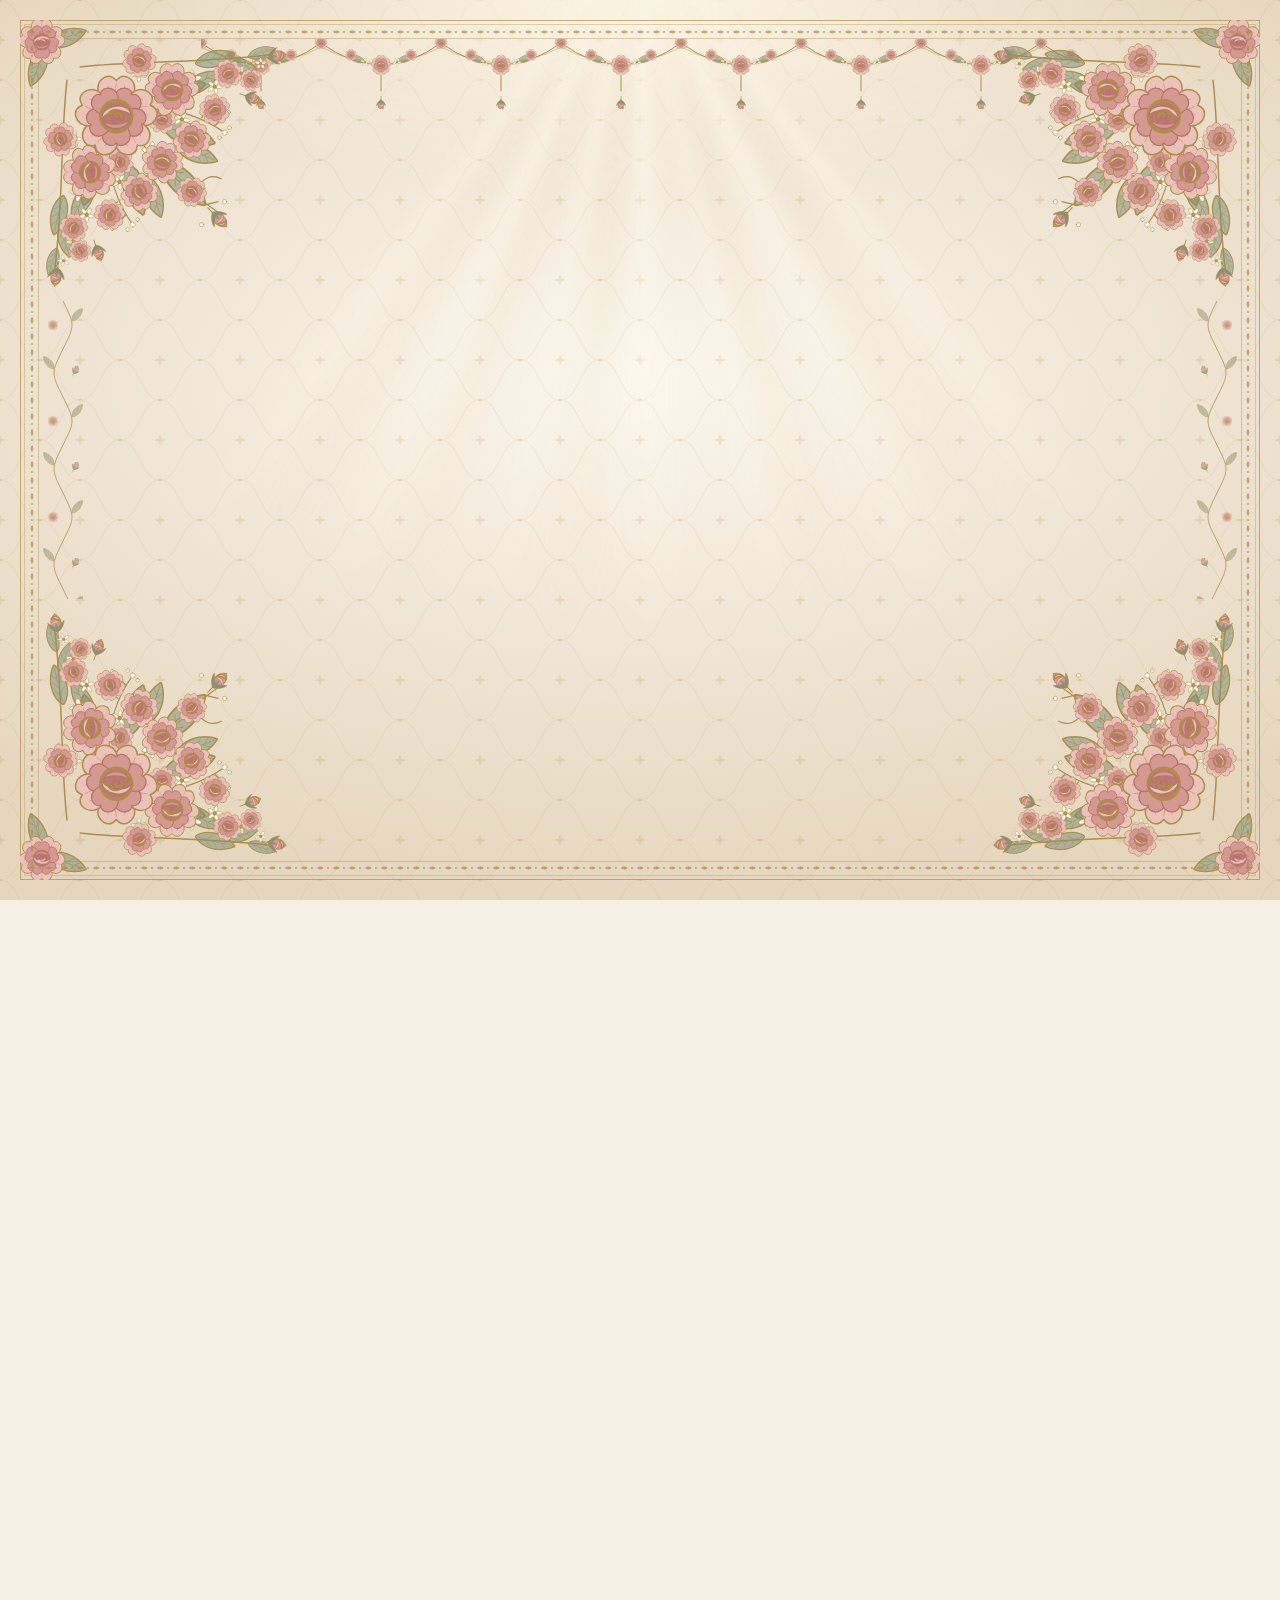
==== index.html @ eeebee21 "Redesign Walima invitation and prepare for GitHub Pages Beige and sage theme with rose bouquet corne" ====
<!DOCTYPE html>
<html lang="en">
<head>
<meta charset="UTF-8">
<meta name="viewport" content="width=device-width, initial-scale=1.0, viewport-fit=cover">
<meta name="theme-color" content="#f6efe3">
<title>Taha &amp; Noor — Walima | 29th November 2026</title>
<meta name="description" content="Join us in celebrating the Walima of Syed Muhammad Taha Jilani &amp; Syeda Noor Fatima Gillani — Sunday, 29th November 2026, Shershah Palace, Lahore.">

<!-- Open Graph -->
<meta property="og:type" content="website">
<meta property="og:title" content="Taha &amp; Noor — Walima Invitation">
<meta property="og:description" content="Sunday, 29th November 2026 · Shershah Palace, Lahore. Arrival 2:00 PM · Lunch 3:00 PM.">
<meta property="og:image" content="assets/img/og-image.png">
<meta property="og:image:width" content="1200">
<meta property="og:image:height" content="630">
<meta property="og:url" content="https://tahajilani.github.io/myvalimacard/">

<!-- Twitter -->
<meta name="twitter:card" content="summary_large_image">
<meta name="twitter:title" content="Taha &amp; Noor — Walima Invitation">
<meta name="twitter:description" content="Sunday, 29th November 2026 · Shershah Palace, Lahore.">
<meta name="twitter:image" content="assets/img/og-image.png">

<link rel="icon" type="image/png" href="assets/img/favicon.png">
<link rel="apple-touch-icon" href="assets/img/apple-touch-icon.png">

<link rel="preconnect" href="https://fonts.googleapis.com">
<link rel="preconnect" href="https://fonts.gstatic.com" crossorigin>
<link href="https://fonts.googleapis.com/css2?family=Amiri:wght@400;700&family=Great+Vibes&family=Playfair+Display:ital,wght@0,400;0,500;0,600;0,700;1,500&family=Cormorant+Garamond:ital,wght@0,400;0,500;0,600;1,400&display=swap" rel="stylesheet">

<link rel="stylesheet" href="assets/css/style.css">

<!-- Enable the card-opening intro only when JS runs and motion is welcome -->
<script>
  (function (d) {
    var reduce = window.matchMedia && window.matchMedia('(prefers-reduced-motion: reduce)').matches;
    d.classList.add('js');
    if (!reduce) d.classList.add('intro-on');
  })(document.documentElement);
</script>
</head>
<body>

<!-- Shared floral ornaments -->
<svg class="svg-defs" aria-hidden="true" focusable="false">
  <!-- open garden rose, top view: three rings of layered petals around a cupped, spiralled heart -->
  <symbol id="rose" viewBox="-12.5 -12.5 25 25">
    <defs>
      <path id="rose-petal-outer" d="M0,-1 C-5,-3.5 -7.2,-9 -3.8,-11.4 C-2.2,-12.4 -0.8,-11.6 0,-10.6 C0.8,-11.6 2.2,-12.4 3.8,-11.4 C7.2,-9 5,-3.5 0,-1Z"/>
      <path id="rose-petal-mid" d="M0,-0.5 C-4,-2.4 -5.4,-6.6 -2.8,-8.3 C-1.4,-9.1 -0.4,-8.5 0,-7.9 C0.4,-8.5 1.4,-9.1 2.8,-8.3 C5.4,-6.6 4,-2.4 0,-0.5Z"/>
      <path id="rose-vein" d="M0,-2.8 C-0.6,-5.4 -0.4,-8 0,-9.6 M-1.6,-4.2 C-2.6,-6.2 -2.8,-7.8 -2.4,-9 M1.6,-4.2 C2.6,-6.2 2.8,-7.8 2.4,-9"/>
    </defs>
    <!-- outer ring -->
    <g style="fill:var(--rose-300)" stroke="currentColor" stroke-width=".45" stroke-linejoin="round">
      <use href="#rose-petal-outer"/>
      <use href="#rose-petal-outer" transform="rotate(72)"/>
      <use href="#rose-petal-outer" transform="rotate(144)"/>
      <use href="#rose-petal-outer" transform="rotate(216)"/>
      <use href="#rose-petal-outer" transform="rotate(288)"/>
    </g>
    <g fill="none" style="stroke:var(--rose-500)" stroke-width=".3" stroke-opacity=".45" stroke-linecap="round">
      <use href="#rose-vein"/>
      <use href="#rose-vein" transform="rotate(72)"/>
      <use href="#rose-vein" transform="rotate(144)"/>
      <use href="#rose-vein" transform="rotate(216)"/>
      <use href="#rose-vein" transform="rotate(288)"/>
    </g>
    <!-- middle ring, offset between the outer petals -->
    <g style="fill:var(--rose-400); stroke:var(--rose-500)" stroke-width=".4" stroke-linejoin="round">
      <use href="#rose-petal-mid" transform="rotate(36)"/>
      <use href="#rose-petal-mid" transform="rotate(108)"/>
      <use href="#rose-petal-mid" transform="rotate(180)"/>
      <use href="#rose-petal-mid" transform="rotate(252)"/>
      <use href="#rose-petal-mid" transform="rotate(324)"/>
    </g>
    <!-- cupped heart with wrapping petals and spiral -->
    <circle r="4.6" style="fill:var(--rose-500); fill-opacity:.85"/>
    <path d="M-4.4,0.8 C-4.2,-3.6 3.8,-4.6 4.5,-0.2 C2.6,-2.2 -1.8,-2.2 -4.4,0.8Z" style="fill:var(--rose-300); stroke:var(--rose-500)" stroke-width=".35"/>
    <path d="M-3.9,1.4 C-2.4,4.4 2.6,4.4 4,1 C2.2,2.6 -1.8,2.8 -3.9,1.4Z" style="fill:var(--rose-400); stroke:var(--rose-500)" stroke-width=".35"/>
    <path d="M-2.2,-0.6 C-1.6,-2.2 1.8,-2.2 2.2,0.2 C1.2,-0.8 -1,-1 -2.2,-0.6Z" style="fill:var(--rose-300)"/>
    <path d="M0.3,-0.3 C1.3,-0.1 1.1,1.1 0,1.1 C-1.3,1.1 -1.5,-0.7 -0.2,-1.4 C1.5,-2.1 2.8,-0.5 2.1,1.1" fill="none" style="stroke:var(--rose-500)" stroke-width=".45" stroke-linecap="round"/>
  </symbol>

  <!-- veined leaf pointing right -->
  <symbol id="leaf" viewBox="0 -6 22 12">
    <path d="M0,0 C5,-5.5 15,-5.5 22,0 C15,5.5 5,5.5 0,0Z" style="fill:var(--leaf); fill-opacity:.55" stroke="currentColor" stroke-width=".7"/>
    <path d="M1,0 C8,-0.4 14,-0.3 20,0 M5,-0.2 L8,-2.6 M9.5,-0.3 L12.6,-3 M14,-0.2 L16.8,-2.4 M6.5,0.1 L9.2,2.6 M11,0.2 L14,2.8 M15.4,0.1 L17.8,2" fill="none" stroke="currentColor" stroke-width=".4" stroke-opacity=".75" stroke-linecap="round"/>
  </symbol>

  <!-- rosebud pointing up: wrapped petals cupped by green sepals -->
  <symbol id="bud" viewBox="-6.5 -12 13 19">
    <path d="M0,-11.2 C4.6,-8.4 5.2,-2.4 0,1.6 C-5.2,-2.4 -4.6,-8.4 0,-11.2Z" style="fill:var(--rose-400); stroke:var(--rose-500)" stroke-width=".45"/>
    <path d="M-2.6,-8.4 C-0.2,-10.6 3.2,-9.2 3.4,-5 C2.2,-7.2 -0.4,-8 -2.6,-8.4Z" style="fill:var(--rose-300)"/>
    <path d="M-4.2,-3.4 C-3.2,-6.4 1.2,-7.2 4,-4.2 C1.2,-5.2 -2,-4.8 -4.2,-3.4Z" style="fill:var(--rose-300); stroke:var(--rose-500)" stroke-width=".35"/>
    <g style="fill:var(--leaf)" stroke="currentColor" stroke-width=".45" stroke-linejoin="round">
      <path d="M0,2.2 C-3.2,0.6 -5.4,-2.4 -6,-5.6 C-3.6,-3.6 -1.8,-1.6 0,-0.6Z"/>
      <path d="M0,2.2 C3.2,0.6 5.4,-2.4 6,-5.6 C3.6,-3.6 1.8,-1.6 0,-0.6Z"/>
      <path d="M0,2.4 C-1.2,0.4 -1,-2.6 0,-4.2 C1,-2.6 1.2,0.4 0,2.4Z" fill-opacity=".8"/>
    </g>
    <path d="M0,2.4 L0,7" fill="none" stroke="currentColor" stroke-width=".7" stroke-linecap="round"/>
  </symbol>

  <!-- Mughal lotus bouquet (gul-dasta) -->
  <symbol id="gul" viewBox="-60 -60 120 120">
    <g fill="none" stroke="currentColor" stroke-width="1.1" stroke-linecap="round" stroke-linejoin="round">
      <path d="M0,-8 C0,10 0,30 0,54"/>
      <g id="gul-half">
        <path d="M0,22 C10,10 26,6 40,6 C32,18 16,26 0,22Z" style="fill:var(--leaf); fill-opacity:.4"/>
        <path d="M3,21 C14,14 26,10 37,7"/>
        <path d="M0,8 C14,4 26,-4 34,-18"/>
        <path d="M34,-18 C30,-24 31,-32 36,-37 C41,-32 41,-24 34,-18Z" style="fill:var(--rose-400); fill-opacity:.6"/>
        <path d="M20,2 C24,-6 30,-8 35,-6 C30,0 25,2 20,2Z" style="fill:var(--leaf); fill-opacity:.4"/>
        <path d="M0,36 C12,36 24,40 30,47"/>
        <circle cx="30" cy="44" r="2.6"/><circle cx="34" cy="47" r="2.6"/><circle cx="32.6" cy="51.5" r="2.6"/><circle cx="27.4" cy="51.5" r="2.6"/><circle cx="26" cy="47" r="2.6"/>
        <circle cx="30" cy="48.2" r="1.2" style="fill:currentColor"/>
        <path d="M0,-10 C10,-12 26,-22 30,-32 C18,-32 6,-24 0,-10Z" style="fill:var(--rose-400); fill-opacity:.45"/>
        <path d="M0,-10 C8,-16 18,-34 14,-46 C6,-40 2,-26 0,-10Z" style="fill:var(--rose-300); fill-opacity:.45"/>
      </g>
      <use href="#gul-half" transform="scale(-1,1)"/>
      <path d="M0,-10 C7,-20 7,-38 0,-52 C-7,-38 -7,-20 0,-10Z" style="fill:var(--rose-300); fill-opacity:.55"/>
      <path d="M-12,-8 C-6,-2 6,-2 12,-8 C6,-6 -6,-6 -12,-8Z" style="fill:currentColor; fill-opacity:.5"/>
      <circle cx="0" cy="-56" r="1.6" style="fill:currentColor"/>
    </g>
  </symbol>


  <!-- floral spray growing diagonally out of a corner -->
  <symbol id="spray" viewBox="0 0 140 140">
    <g fill="none" stroke="currentColor" stroke-width="1" stroke-linecap="round">
      <path d="M4,4 C28,22 46,42 66,66"/>
      <g id="spray-half">
        <path d="M24,18 C46,12 70,16 96,14"/>
        <path d="M46,42 C66,38 84,42 104,52"/>
        <path d="M70,15 C80,6 92,4 104,6"/>
        <use href="#leaf" x="0" y="-6" width="22" height="12" transform="translate(36,15) rotate(-12)"/>
        <use href="#leaf" x="0" y="-6" width="22" height="12" transform="translate(58,15) rotate(10) scale(.9)"/>
        <use href="#leaf" x="0" y="-6" width="22" height="12" transform="translate(60,40) rotate(-14)"/>
        <use href="#leaf" x="0" y="-6" width="22" height="12" transform="translate(80,44) rotate(18) scale(.85)"/>
        <use href="#rose" x="-12" y="-12" width="24" height="24" transform="translate(100,15) scale(.95)"/>
        <use href="#rose" x="-12" y="-12" width="24" height="24" transform="translate(108,54) scale(.7)"/>
        <use href="#bud" x="-6" y="-12" width="12" height="18" transform="translate(108,6) rotate(70) scale(.85)"/>
        <circle cx="124" cy="22" r="1.4" style="fill:currentColor"/><circle cx="120" cy="30" r="1" style="fill:currentColor"/>
      </g>
      <use href="#spray-half" transform="matrix(0 1 1 0 0 0)"/>
      <use href="#rose" x="-12" y="-12" width="24" height="24" transform="translate(74,74) scale(1.45)"/>
      <use href="#bud" x="-6" y="-12" width="12" height="18" transform="translate(98,98) rotate(135) scale(.9)"/>
    </g>
  </symbol>

  <!-- white jasmine (motia) blossom -->
  <symbol id="jasmine" viewBox="-6 -6 12 12">
    <defs>
      <path id="jasmine-petal" d="M0,-0.4 C-1.7,-1.6 -1.6,-4.6 0,-5.7 C1.6,-4.6 1.7,-1.6 0,-0.4Z"/>
    </defs>
    <g style="fill:#fffaf0" stroke="currentColor" stroke-width=".35" stroke-linejoin="round">
      <use href="#jasmine-petal"/>
      <use href="#jasmine-petal" transform="rotate(72)"/>
      <use href="#jasmine-petal" transform="rotate(144)"/>
      <use href="#jasmine-petal" transform="rotate(216)"/>
      <use href="#jasmine-petal" transform="rotate(288)"/>
    </g>
    <circle r="1" style="fill:var(--gold-400)"/>
  </symbol>

  <!-- lush bouquet cluster growing out of a corner: fanned leaves, filler sprigs, jasmine, massed roses, buds -->
  <symbol id="cluster" viewBox="0 0 170 170">
    <g fill="none" stroke="currentColor" stroke-width="1" stroke-linecap="round">
      <!-- diagonal back leaves and filler -->
      <use href="#leaf" x="0" y="-6" width="22" height="12" transform="translate(80,80) rotate(45) scale(1.7)"/>
      <use href="#leaf" x="0" y="-6" width="22" height="12" transform="translate(70,88) rotate(70) scale(1.25)"/>
      <use href="#leaf" x="0" y="-6" width="22" height="12" transform="translate(88,70) rotate(20) scale(1.25)"/>
      <path d="M62,62 C80,84 96,98 116,112 M98,100 L106,96 M106,106 L114,104 M104,92 C108,88 112,88 116,90" stroke-width=".7"/>
      <g id="cluster-half">
        <!-- trailing sprig along the edge -->
        <path d="M30,22 C64,18 104,20 150,14" stroke-width=".9"/>
        <use href="#leaf" x="0" y="-6" width="22" height="12" transform="translate(100,20) rotate(-14) scale(1.15)"/>
        <use href="#leaf" x="0" y="-6" width="22" height="12" transform="translate(118,18) rotate(16) scale(.95)"/>
        <use href="#leaf" x="0" y="-6" width="22" height="12" transform="translate(132,16) rotate(-18) scale(.8)"/>
        <!-- fanned leaves behind the roses -->
        <use href="#leaf" x="0" y="-6" width="22" height="12" transform="translate(70,40) rotate(-12) scale(1.7)"/>
        <use href="#leaf" x="0" y="-6" width="22" height="12" transform="translate(80,58) rotate(18) scale(1.55)"/>
        <use href="#leaf" x="0" y="-6" width="22" height="12" transform="translate(92,38) rotate(-30) scale(1.2)"/>
        <!-- baby's-breath filler sprig -->
        <path d="M70,46 C90,48 104,52 118,62 M104,53 L108,46 M112,58 L118,52" stroke-width=".7"/>
        <g style="fill:#fffaf0" stroke-width=".35">
          <circle cx="118" cy="62" r="1.6"/><circle cx="121" cy="59" r="1.2"/><circle cx="115" cy="65" r="1.1"/>
          <circle cx="108" cy="46" r="1.4"/><circle cx="110.5" cy="43.5" r="1"/><circle cx="105.5" cy="44" r="1"/>
          <circle cx="118" cy="52" r="1.3"/><circle cx="120.5" cy="49.5" r="1"/>
        </g>
        <!-- jasmine scattered through the cluster -->
        <use href="#jasmine" x="-6" y="-6" width="12" height="12" transform="translate(98,30) scale(1.15)"/>
        <use href="#jasmine" x="-6" y="-6" width="12" height="12" transform="translate(112,34) rotate(20) scale(.85)"/>
        <use href="#jasmine" x="-6" y="-6" width="12" height="12" transform="translate(66,26) rotate(40) scale(.9)"/>
        <use href="#jasmine" x="-6" y="-6" width="12" height="12" transform="translate(128,26) rotate(10) scale(.8)"/>
        <use href="#jasmine" x="-6" y="-6" width="12" height="12" transform="translate(92,54) rotate(25) scale(.9)"/>
        <use href="#jasmine" x="-6" y="-6" width="12" height="12" transform="translate(140,20) scale(.65)"/>
        <!-- roses: a second, smaller row tucked behind the main blooms -->
        <use href="#rose" x="-12.5" y="-12.5" width="25" height="25" transform="translate(66,18) rotate(25) scale(.85)"/>
        <use href="#rose" x="-12.5" y="-12.5" width="25" height="25" transform="translate(112,48) rotate(-15) scale(.78)"/>
        <use href="#rose" x="-12.5" y="-12.5" width="25" height="25" transform="translate(134,30) rotate(40) scale(.55)"/>
        <use href="#rose" x="-12.5" y="-12.5" width="25" height="25" transform="translate(80,54) rotate(10) scale(.7)"/>
        <!-- main roses -->
        <use href="#rose" x="-12.5" y="-12.5" width="25" height="25" transform="translate(86,36) scale(1.35)"/>
        <use href="#rose" x="-12.5" y="-12.5" width="25" height="25" transform="translate(98,66) rotate(30) scale(.95)"/>
        <use href="#rose" x="-12.5" y="-12.5" width="25" height="25" transform="translate(120,26) rotate(-20) scale(.72)"/>
        <!-- buds at the tips -->
        <use href="#bud" x="-6.5" y="-12" width="13" height="19" transform="translate(146,16) rotate(80) scale(.85)"/>
        <use href="#bud" x="-6.5" y="-12" width="13" height="19" transform="translate(132,40) rotate(110) scale(.75)"/>
      </g>
      <use href="#cluster-half" transform="matrix(0 1 1 0 0 0)"/>
      <!-- heart of the bouquet -->
      <use href="#jasmine" x="-6" y="-6" width="12" height="12" transform="translate(74,74) scale(1.2)"/>
      <use href="#rose" x="-12.5" y="-12.5" width="25" height="25" transform="translate(98,98) rotate(40) scale(.75)"/>
      <use href="#rose" x="-12.5" y="-12.5" width="25" height="25" transform="translate(80,80) rotate(15) scale(1.05)"/>
      <use href="#rose" x="-12.5" y="-12.5" width="25" height="25" transform="translate(52,52) scale(2.05)"/>
      <use href="#bud" x="-6.5" y="-12" width="13" height="19" transform="translate(112,112) rotate(135) scale(.9)"/>
      <circle cx="118" cy="104" r="1.3" style="fill:#fffaf0" stroke-width=".35"/><circle cx="104" cy="118" r="1.3" style="fill:#fffaf0" stroke-width=".35"/>
    </g>
  </symbol>

  <!-- frame corner: bouquet cluster, with a rose where the borders meet -->
  <symbol id="corner" viewBox="0 0 160 160">
    <use href="#cluster" x="6" y="6" width="154" height="154"/>
    <use href="#leaf" x="0" y="-6" width="22" height="12" transform="translate(14,14) rotate(-20) scale(1.1)" style="color:var(--gold-500)"/>
    <use href="#leaf" x="0" y="-6" width="22" height="12" transform="translate(14,14) rotate(110) scale(1.1)" style="color:var(--gold-500)"/>
    <use href="#rose" x="-12.5" y="-12.5" width="25" height="25" transform="translate(12,12) scale(1.05)" style="color:var(--gold-500)"/>
  </symbol>

  <!-- one swag of the rose toran (garland) -->
  <pattern id="toran" width="120" height="70" patternUnits="userSpaceOnUse">
    <g fill="none" stroke-width="1" stroke-linecap="round" style="stroke:var(--gold-500); color:var(--gold-500)">
      <path d="M0,4 Q60,48 120,4"/>
      <path d="M0,8 Q60,40 120,8" stroke-opacity=".45"/>
      <use href="#leaf" x="0" y="-6" width="22" height="12" transform="translate(28,17) rotate(20) scale(.8)"/>
      <use href="#leaf" x="0" y="-6" width="22" height="12" transform="translate(92,17) rotate(160) scale(.8)"/>
      <use href="#jasmine" x="-6" y="-6" width="12" height="12" transform="translate(44,23) scale(.75)"/>
      <use href="#jasmine" x="-6" y="-6" width="12" height="12" transform="translate(76,23) rotate(30) scale(.75)"/>
      <use href="#rose" x="-12" y="-12" width="24" height="24" transform="translate(60,26) scale(.85)"/>
      <use href="#rose" x="-12" y="-12" width="24" height="24" transform="translate(30,16) scale(.5)"/>
      <use href="#rose" x="-12" y="-12" width="24" height="24" transform="translate(90,16) scale(.5)"/>
      <path d="M60,36 L60,52"/>
      <use href="#bud" x="-6" y="-12" width="12" height="18" transform="translate(60,62) rotate(180) scale(.85)"/>
      <use href="#rose" x="-12" y="-12" width="24" height="24" transform="translate(0,4) scale(.55)"/>
      <use href="#rose" x="-12" y="-12" width="24" height="24" transform="translate(120,4) scale(.55)"/>
    </g>
  </pattern>

  <!-- trailing side vine (vertical tile) -->
  <pattern id="vine" width="44" height="96" patternUnits="userSpaceOnUse">
    <g fill="none" stroke-width="1" stroke-linecap="round" style="stroke:var(--gold-500); color:var(--gold-500)">
      <path d="M22,0 C34,24 34,24 22,48 C10,72 10,72 22,96"/>
      <use href="#leaf" x="0" y="-6" width="22" height="12" transform="translate(31,20) rotate(-50) scale(.75)"/>
      <use href="#leaf" x="0" y="-6" width="22" height="12" transform="translate(13,68) rotate(230) scale(.75)"/>
      <use href="#rose" x="-12" y="-12" width="24" height="24" transform="translate(12,24) scale(.45)"/>
      <use href="#bud" x="-6" y="-12" width="12" height="18" transform="translate(33,72) rotate(30) scale(.7)"/>
    </g>
  </pattern>
</svg>

<!-- ============ INTRO: gatefold card that opens onto the invitation ============ -->
<div class="intro" id="intro">
  <div class="door door-left" aria-hidden="true"></div>
  <div class="door door-right" aria-hidden="true"></div>

  <div class="intro-card">
    <svg class="medallion" viewBox="0 0 260 260" aria-hidden="true">
      <defs>
        <linearGradient id="coupleGold" x1="0" y1="0" x2="0.4" y2="1">
          <stop offset="0" style="stop-color:#fff1cc"/>
          <stop offset="0.45" style="stop-color:var(--gold-400)"/>
          <stop offset="1" style="stop-color:var(--gold-500)"/>
        </linearGradient>
        <clipPath id="medallionClip"><circle cx="130" cy="130" r="113"/></clipPath>
      </defs>

      <!-- medallion rings -->
      <circle class="ring" cx="130" cy="130" r="122" pathLength="1"/>
      <circle class="ring ring-inner" cx="130" cy="130" r="116" pathLength="1"/>
      <circle cx="130" cy="130" r="113" style="fill:var(--sage-900); fill-opacity:.92"/>

      <!-- bride and groom -->
      <g class="couple" clip-path="url(#medallionClip)" transform="translate(23 30) scale(.8)">
        <!-- groom: tailored suit, shirt and tie, boutonniere -->
        <g class="groom">
          <circle class="draw" pathLength="1" cx="92" cy="52" r="11"/>
          <path class="draw" pathLength="1" d="M80.6,50 C79.6,40 86,35.5 93,36 C100,36.4 104.6,41 103.6,50 C102,45.6 98,43 92,43.4 C87,43.8 82.6,46 80.6,50Z"/>
          <path class="draw" pathLength="1" d="M88,61 L96,61 L96,66 L88,66Z"/>
          <path class="draw" pathLength="1" d="M74,130 L110,130 L108.5,236 L95.5,236 L92,152 L88.5,236 L75.5,236Z"/>
          <path class="draw" pathLength="1" d="M75,236 C70.5,242.5 88.6,243.6 89.4,238.4 L88.8,236Z M95.2,236 L94.6,238.4 C95.4,243.6 113.5,242.5 109,236Z"/>
          <path class="draw" pathLength="1" d="M84,64 L100,64 C107,65.5 111,70 111.6,78 L113,132 C106,134.6 99,135.4 92,135.4 C85,135.4 78,134.6 71,132 L72.4,78 C73,70 77,65.5 84,64Z"/>
          <path class="draw" pathLength="1" d="M72.6,78 C67.6,96 66.8,114 67.6,132 L73.6,132.6 C73.8,116 75,99 77.6,86Z"/>
          <path class="draw" pathLength="1" d="M108,74 C116,90 122,104 128,116 L134,118 C130,106 122,90 114,74Z"/>
          <path class="shirt" d="M86.6,64.4 L92,90 L97.4,64.4Z"/>
          <path class="tie" d="M90.8,66 L93.2,66 L94.2,70 L93.4,84 L92,87.6 L90.6,84 L89.8,70Z"/>
          <path class="detail" d="M86,64.4 L80.4,80 L86.4,82.4 L92,104 L97.6,82.4 L103.6,80 L98,64.4 M92,135 L92,150 M74.4,133 L74.6,180 M109.6,133 L109.4,180"/>
          <circle class="detail-dot" cx="92" cy="110" r="1.3"/>
          <circle class="detail-dot" cx="92" cy="120" r="1.3"/>
          <path class="pocket" d="M100.6,86.6 L106.4,86.6 L105.4,83 L103.6,85 L102.2,83.2Z"/>
          <use class="boutonniere" href="#rose" x="-12.5" y="-12.5" width="25" height="25" transform="translate(81 78) scale(.32)" style="color:var(--gold-500)"/>
        </g>
        <!-- bride: dupatta, choli, lehenga -->
        <g class="bride" transform="translate(6 0)">
          <path class="draw dupatta" pathLength="1" d="M136,56 C134,38 160,34 162,52 C168,70 176,110 186,150 C192,180 198,210 206,240 L186,240 C180,200 170,160 162,120Z"/>
          <circle class="draw" pathLength="1" cx="148" cy="58" r="10.5"/>
          <path class="draw" pathLength="1" d="M141,68 L155,68 C161,70 166,74 166,82 L166,110 L132,110 L132,82 C132,74 136,70 141,68Z"/>
          <path class="draw" pathLength="1" d="M134,84 C130,96 128,108 128,118 L134,119 C134,108 137,96 140,88Z"/>
          <path class="draw" pathLength="1" d="M132,108 C124,140 112,190 104,240 L196,240 C190,190 176,140 166,108Z"/>
          <path class="detail" d="M110,224 Q150,232 192,224 M114,214 Q150,221 189,214 M132,110 L166,110"/>
          <circle class="tikka" cx="143" cy="49" r="1.8"/>
        </g>
      </g>

      <!-- rose garland along the lower rim, lotus at the top -->
      <g class="medallion-flowers" style="color:var(--gold-400)">
        <use href="#gul" x="112" y="-14" width="36" height="36"/>
        <use href="#leaf" x="0" y="-6" width="22" height="12" transform="translate(94 238) rotate(200)"/>
        <use href="#leaf" x="0" y="-6" width="22" height="12" transform="translate(166 238) rotate(-20)"/>
        <use href="#leaf" x="0" y="-6" width="22" height="12" transform="translate(52 214) rotate(230)"/>
        <use href="#leaf" x="0" y="-6" width="22" height="12" transform="translate(208 214) rotate(-50)"/>
        <use href="#rose" x="-12" y="-12" width="24" height="24" transform="translate(130 250) scale(1.05)"/>
        <use href="#rose" x="-12" y="-12" width="24" height="24" transform="translate(98 245) scale(.75)"/>
        <use href="#rose" x="-12" y="-12" width="24" height="24" transform="translate(162 245) scale(.75)"/>
        <use href="#rose" x="-12" y="-12" width="24" height="24" transform="translate(70 230) scale(.6)"/>
        <use href="#rose" x="-12" y="-12" width="24" height="24" transform="translate(190 230) scale(.6)"/>
        <use href="#bud" x="-6" y="-12" width="12" height="18" transform="translate(40 206) rotate(-60) scale(.8)"/>
        <use href="#bud" x="-6" y="-12" width="12" height="18" transform="translate(220 206) rotate(60) scale(.8)"/>
      </g>
    </svg>

    <p class="intro-names">Taha <span>&amp;</span> Noor</p>
    <p class="intro-sub">Walima &middot; 29 &middot; 11 &middot; 2026</p>
    <button type="button" class="intro-open" id="introOpen">Open invitation</button>
  </div>
</div>

<main>

  <!-- ============ HERO ============ -->
  <section id="home" class="section hero">
    <div class="light-rays" aria-hidden="true"></div>

    <!-- gul-pashi: rose and gold petals drifting down -->
    <div class="petals" aria-hidden="true">
      <span style="left:4%;  animation-duration:13s, 5s; animation-delay:0s, 0s;"></span>
      <span style="left:11%; animation-duration:16s, 6s; animation-delay:6s, 1s;"></span>
      <span style="left:18%; animation-duration:12s, 4s; animation-delay:3s, 2s;"></span>
      <span style="left:26%; animation-duration:15s, 7s; animation-delay:9s, 0s;"></span>
      <span style="left:33%; animation-duration:14s, 5s; animation-delay:1s, 3s;"></span>
      <span style="left:41%; animation-duration:17s, 6s; animation-delay:7s, 1s;"></span>
      <span style="left:49%; animation-duration:13s, 4s; animation-delay:11s, 2s;"></span>
      <span style="left:57%; animation-duration:15s, 6s; animation-delay:4s, 0s;"></span>
      <span style="left:64%; animation-duration:12s, 5s; animation-delay:8s, 2s;"></span>
      <span style="left:72%; animation-duration:16s, 7s; animation-delay:2s, 1s;"></span>
      <span style="left:79%; animation-duration:14s, 4s; animation-delay:10s, 3s;"></span>
      <span style="left:86%; animation-duration:13s, 6s; animation-delay:5s, 0s;"></span>
      <span style="left:93%; animation-duration:17s, 5s; animation-delay:12s, 2s;"></span>
      <span style="left:98%; animation-duration:15s, 6s; animation-delay:6s, 1s;"></span>
    </div>

    <!-- embroidered (zardozi / gota) frame with floral corners, toran and side vines -->
    <div class="hero-frame" aria-hidden="true">
      <div class="frame-rule"></div>
      <svg class="toran" width="100%" height="70"><rect width="100%" height="70" fill="url(#toran)"/></svg>
      <svg class="vine vine-left" width="44" height="100%"><rect width="44" height="100%" fill="url(#vine)"/></svg>
      <svg class="vine vine-right" width="44" height="100%"><rect width="44" height="100%" fill="url(#vine)"/></svg>
      <svg class="frame-corner corner-tl"><use href="#corner"/></svg>
      <svg class="frame-corner corner-tr"><use href="#corner"/></svg>
      <svg class="frame-corner corner-bl"><use href="#corner"/></svg>
      <svg class="frame-corner corner-br"><use href="#corner"/></svg>
    </div>

    <div class="hero-content">
      <p class="bismillah reveal" lang="ar" dir="rtl">بِسْمِ ٱللَّٰهِ ٱلرَّحْمَٰنِ ٱلرَّحِيمِ</p>
      <p class="eyebrow reveal stagger-1">Mr &amp; Mrs Syed Rashed Jilani</p>
      <p class="hero-line reveal stagger-1">invite you to the</p>
      <h2 class="script-title reveal stagger-2">Walima</h2>
      <p class="hero-line reveal stagger-2">of their beloved son</p>
      <div class="names reveal stagger-3">
        <span class="name">Syed Muhammad Taha Jilani</span>
        <span class="with">with</span>
        <span class="name name-alt">Syeda Noor Fatima Gillani</span>
      </div>
      <div class="divider reveal stagger-4" aria-hidden="true"><svg class="divider-svg" viewBox="0 0 300 40"><g fill="none" stroke="currentColor" stroke-width="1"><line x1="0" y1="22" x2="104" y2="22"/><line x1="196" y1="22" x2="300" y2="22"/></g><use href="#rose" x="96" y="14" width="16" height="16"/><use href="#rose" x="188" y="14" width="16" height="16"/><use href="#gul" x="130" y="0" width="40" height="40"/></svg></div>
      <p class="hero-date reveal stagger-4">Sunday &middot; 29<sup>th</sup> November 2026 &middot; Lahore</p>
    </div>

  </section>

  <!-- ============ DATE & DETAILS ============ -->
  <section id="details" class="section details">
    <svg class="section-flower sf-tl" viewBox="0 0 170 170" aria-hidden="true"><use href="#cluster"/></svg>
    <svg class="section-flower sf-tr" viewBox="0 0 170 170" aria-hidden="true"><use href="#cluster"/></svg>
    <svg class="section-flower sf-bl" viewBox="0 0 170 170" aria-hidden="true"><use href="#cluster"/></svg>
    <svg class="section-flower sf-br" viewBox="0 0 170 170" aria-hidden="true"><use href="#cluster"/></svg>

    <div class="section-inner">
      <p class="eyebrow eyebrow-dark reveal">Event Details</p>
      <h2 class="section-title reveal stagger-1">Date &amp; Time</h2>
      <div class="divider divider-dark reveal stagger-1" aria-hidden="true"><svg class="divider-svg" viewBox="0 0 300 40"><g fill="none" stroke="currentColor" stroke-width="1"><line x1="0" y1="22" x2="104" y2="22"/><line x1="196" y1="22" x2="300" y2="22"/></g><use href="#rose" x="96" y="14" width="16" height="16"/><use href="#rose" x="188" y="14" width="16" height="16"/><use href="#gul" x="130" y="0" width="40" height="40"/></svg></div>

      <div class="detail-date reveal stagger-2">
        <span class="detail-day">Sunday</span>
        <span class="detail-full">29<sup>th</sup> November 2026</span>
      </div>

      <div class="detail-cards reveal stagger-3">
        <div class="detail-card">
          <span class="detail-icon" aria-hidden="true"><svg viewBox="0 0 24 24" fill="none" stroke="currentColor" stroke-width="1.5"><circle cx="12" cy="12" r="9"/><path d="M12 7v5l3.2 2"/></svg></span>
          <span class="detail-label">Arrival</span>
          <span class="detail-value">2:00 PM</span>
        </div>
        <div class="detail-card">
          <span class="detail-icon" aria-hidden="true"><svg viewBox="0 0 24 24" fill="none" stroke="currentColor" stroke-width="1.5"><path d="M7 2v7a1.5 1.5 0 0 0 3 0V2M8.5 9v13M16 2c-1.6 0-2.5 1.3-2.5 4v4c0 1.2.8 2 2.5 2m0-10v16"/></svg></span>
          <span class="detail-label">Lunch</span>
          <span class="detail-value">3:00 PM</span>
        </div>
      </div>

      <div class="countdown reveal stagger-4" id="countdown" aria-live="polite">
        <div class="countdown-item"><span class="countdown-num" id="cd-days">00</span><span class="countdown-label">Days</span></div>
        <div class="countdown-item"><span class="countdown-num" id="cd-hours">00</span><span class="countdown-label">Hours</span></div>
        <div class="countdown-item"><span class="countdown-num" id="cd-mins">00</span><span class="countdown-label">Minutes</span></div>
        <div class="countdown-item"><span class="countdown-num" id="cd-secs">00</span><span class="countdown-label">Seconds</span></div>
      </div>
    </div>
  </section>

  <!-- ============ VENUE & LOCATION ============ -->
  <section id="venue" class="section venue">
    <svg class="section-flower sf-tl" viewBox="0 0 170 170" aria-hidden="true"><use href="#cluster"/></svg>
    <svg class="section-flower sf-tr" viewBox="0 0 170 170" aria-hidden="true"><use href="#cluster"/></svg>
    <svg class="section-flower sf-bl" viewBox="0 0 170 170" aria-hidden="true"><use href="#cluster"/></svg>
    <svg class="section-flower sf-br" viewBox="0 0 170 170" aria-hidden="true"><use href="#cluster"/></svg>

    <div class="section-inner">
      <p class="eyebrow reveal">Venue</p>
      <h2 class="section-title reveal stagger-1">Shershah Palace</h2>
      <div class="divider reveal stagger-1" aria-hidden="true"><svg class="divider-svg" viewBox="0 0 300 40"><g fill="none" stroke="currentColor" stroke-width="1"><line x1="0" y1="22" x2="104" y2="22"/><line x1="196" y1="22" x2="300" y2="22"/></g><use href="#rose" x="96" y="14" width="16" height="16"/><use href="#rose" x="188" y="14" width="16" height="16"/><use href="#gul" x="130" y="0" width="40" height="40"/></svg></div>
      <p class="venue-address reveal stagger-2">Adda Plot, Raiwind Road, Eden Park,<br>Lahore, 54000, Pakistan</p>

      <div class="map-frame reveal stagger-3">
        <div class="map-inner">
          <iframe
            src="https://www.google.com/maps?q=Shershah+Palace,+Adda+Plot+Raiwind+Rd,+Eden+Park,+Lahore,+54000&output=embed"
            width="100%" height="100%" style="border:0;" allowfullscreen="" loading="lazy"
            referrerpolicy="no-referrer-when-downgrade"
            title="Map to Shershah Palace, Lahore">
          </iframe>
        </div>
      </div>

      <div class="reveal stagger-4">
        <a class="directions-btn" href="https://share.google/zfR05Xhf2EPPh2N76" target="_blank" rel="noopener noreferrer">
          Get Directions
        </a>
      </div>
    </div>
  </section>

</main>

<script src="assets/js/main.js"></script>
</body>
</html>
---- assets/css/style.css ----
/* ===== Design tokens ===== */
:root {
  /* beige paper */
  --beige-100: #f6efe3;
  --beige-200: #efe4d2;
  --beige-300: #e5d6bd;
  --beige-400: #d8c4a4;
  /* sage green */
  --sage-900: #2f3d32;
  --sage-800: #3e5242;
  --sage-700: #56705a;
  --sage-600: #7d957f;
  --sage-300: #c3d0bd;
  /* antique gold */
  --gold-600: #957333;
  --gold-500: #b08d4a;
  --gold-400: #c9a85f;
  --gold-300: #e3cd96;
  /* dusty rose (flowers only) */
  --rose-500: #b8746c;
  --rose-400: #d49a92;
  --rose-300: #ebc3b9;
  --ink: #2f3d32;

  /* ornament roles used inside the shared SVG symbols */
  --leaf: var(--sage-600);
  --frame-fill: var(--beige-100);

  --font-script: 'Great Vibes', cursive;
  --font-display: 'Playfair Display', serif;
  --font-body: 'Cormorant Garamond', serif;
  --font-arabic: 'Amiri', serif;

  --ease: cubic-bezier(.22,.9,.3,1);

  /* Mughal jaal (ogee floral trellis) tile — gold on beige */
  --jaal: url("data:image/svg+xml,%3Csvg xmlns='http://www.w3.org/2000/svg' width='80' height='80' viewBox='0 0 80 80'%3E%3Cg fill='none' stroke='%23b08d4a' stroke-opacity='0.13'%3E%3Cpath d='M0 40C20 40 20 0 40 0C60 0 60 40 80 40M0 40C20 40 20 80 40 80C60 80 60 40 80 40'/%3E%3C/g%3E%3Cg fill='%23b08d4a' fill-opacity='0.18'%3E%3Cpath d='M40 34Q43 40 40 46Q37 40 40 34ZM34 40Q40 37 46 40Q40 43 34 40Z'/%3E%3Ccircle cx='0' cy='40' r='1.6'/%3E%3Ccircle cx='80' cy='40' r='1.6'/%3E%3Ccircle cx='40' cy='0' r='1.6'/%3E%3Ccircle cx='40' cy='80' r='1.6'/%3E%3C/g%3E%3C/svg%3E");
  /* same trellis, light gold for the dark sage section */
  --jaal-light: url("data:image/svg+xml,%3Csvg xmlns='http://www.w3.org/2000/svg' width='80' height='80' viewBox='0 0 80 80'%3E%3Cg fill='none' stroke='%23e3cd96' stroke-opacity='0.08'%3E%3Cpath d='M0 40C20 40 20 0 40 0C60 0 60 40 80 40M0 40C20 40 20 80 40 80C60 80 60 40 80 40'/%3E%3C/g%3E%3Cg fill='%23e3cd96' fill-opacity='0.12'%3E%3Cpath d='M40 34Q43 40 40 46Q37 40 40 34ZM34 40Q40 37 46 40Q40 43 34 40Z'/%3E%3C/g%3E%3C/svg%3E");
  /* gota / zari leaf-and-bead trim tiles */
  --trim-h: url("data:image/svg+xml,%3Csvg xmlns='http://www.w3.org/2000/svg' width='20' height='10'%3E%3Cg fill='%23b08d4a' fill-opacity='0.75'%3E%3Cpath d='M1 5Q5.5 1.5 10 5Q5.5 8.5 1 5Z'/%3E%3Ccircle cx='15' cy='5' r='1.3'/%3E%3C/g%3E%3C/svg%3E");
  --trim-v: url("data:image/svg+xml,%3Csvg xmlns='http://www.w3.org/2000/svg' width='10' height='20'%3E%3Cg fill='%23b08d4a' fill-opacity='0.75'%3E%3Cpath d='M5 1Q1.5 5.5 5 10Q8.5 5.5 5 1Z'/%3E%3Ccircle cx='5' cy='15' r='1.3'/%3E%3C/g%3E%3C/svg%3E");
  --trim-h-light: url("data:image/svg+xml,%3Csvg xmlns='http://www.w3.org/2000/svg' width='20' height='10'%3E%3Cg fill='%23e3cd96' fill-opacity='0.75'%3E%3Cpath d='M1 5Q5.5 1.5 10 5Q5.5 8.5 1 5Z'/%3E%3Ccircle cx='15' cy='5' r='1.3'/%3E%3C/g%3E%3C/svg%3E");

  /* fluid frame metrics */
  --frame-inset: clamp(0.4rem, 1.6vw, 1.25rem);
  --corner-size: clamp(116px, min(44vw, 36vh), 290px);
  --flower-size: clamp(110px, min(42vw, 34vh), 270px);
}

* { margin: 0; padding: 0; box-sizing: border-box; }

html { scroll-behavior: smooth; -webkit-text-size-adjust: 100%; }

body {
  font-family: var(--font-body);
  color: var(--ink);
  background: var(--beige-100);
  overflow-x: hidden;
}

a { color: inherit; text-decoration: none; }

.svg-defs { position: absolute; width: 0; height: 0; overflow: hidden; }

/* ===== Sections ===== */
.section {
  position: relative;
  min-height: 100vh;
  min-height: 100svh;
  display: flex;
  flex-direction: column;
  align-items: center;
  justify-content: center;
  padding: clamp(3.5rem, 9vw, 5rem) clamp(1.1rem, 5vw, 4rem);
  text-align: center;
  overflow: hidden;
}
.section-inner { position: relative; z-index: 1; max-width: 620px; width: 100%; }

.eyebrow {
  font-family: var(--font-display);
  font-size: clamp(0.68rem, 2.6vw, 0.8rem);
  letter-spacing: clamp(0.2em, 0.9vw, 0.3em);
  text-transform: uppercase;
  color: var(--sage-700);
  margin-bottom: 0.75rem;
}
.eyebrow-light { color: var(--gold-300); }

.section-title {
  font-family: var(--font-display);
  font-weight: 600;
  font-size: clamp(1.75rem, 7.5vw, 2.6rem);
  color: var(--sage-900);
  margin-bottom: 0.6rem;
}
.section-title.light { color: var(--beige-100); }

.divider { color: var(--gold-500); display: flex; justify-content: center; margin: 0 auto 1.5rem; width: min(260px, 68vw); }
.divider-svg { width: 100%; height: auto; display: block; overflow: visible; }
.divider-dark { color: var(--gold-300); --leaf: var(--sage-300); }

/* Floral sprays in the corners of the inner sections */
.section-flower {
  position: absolute;
  width: var(--flower-size);
  height: var(--flower-size);
  color: var(--gold-500);
  pointer-events: none;
  overflow: visible;
}
.sf-tl { top: 0.6rem; left: 0.6rem; }
.sf-tr { top: 0.6rem; right: 0.6rem; transform: scaleX(-1); }
.sf-bl { bottom: 0.6rem; left: 0.6rem; transform: scaleY(-1); }
.sf-br { bottom: 0.6rem; right: 0.6rem; transform: scale(-1,-1); }
.details .section-flower { color: var(--gold-300); --leaf: var(--sage-300); opacity: 0.9; }

/* ---- Hero ---- */
.hero {
  padding: calc(var(--frame-inset) + 1.6rem) calc(var(--frame-inset) + 1.25rem);
  background:
    var(--jaal),
    radial-gradient(ellipse 80% 60% at 50% 42%, #fbf6ec 0%, var(--beige-200) 55%, var(--beige-300) 100%);
  background-size: 80px 80px, auto;
  background-position: center top, center;
}

/* Embroidered frame: outer rule, gota trim band, inner rule */
.hero-frame {
  position: absolute;
  inset: var(--frame-inset);
  pointer-events: none;
  border: 1px solid rgba(176,141,74,0.7);
  z-index: 1;
}
.hero-frame::before {
  content: '';
  position: absolute;
  inset: 3px;
  border: 1px solid rgba(176,141,74,0.35);
}
.hero-frame::after {
  content: '';
  position: absolute;
  inset: 7px;
  background:
    var(--trim-h) left top / auto 8px repeat-x,
    var(--trim-h) left bottom / auto 8px repeat-x,
    var(--trim-v) left top / 8px auto repeat-y,
    var(--trim-v) right top / 8px auto repeat-y;
}
.frame-rule {
  position: absolute;
  inset: 17px;
  border: 1px solid rgba(176,141,74,0.4);
}

/* Rose toran hanging from the top rule */
.toran {
  position: absolute;
  top: 18px;
  left: calc(var(--corner-size) * 0.62);
  width: calc(100% - var(--corner-size) * 1.24);
  height: 70px;
}

/* Trailing vines down both sides (wider screens only) */
.vine {
  position: absolute;
  top: calc(var(--corner-size) - 10px);
  height: calc(100% - 2 * (var(--corner-size) - 10px));
  display: none;
  opacity: 0.8;
}
.vine-left { left: 20px; }
.vine-right { right: 20px; transform: scaleX(-1); }

.frame-corner {
  position: absolute;
  width: var(--corner-size);
  height: var(--corner-size);
  color: var(--gold-500);
  overflow: visible;
}
.corner-tl { top: -1px; left: -1px; }
.corner-tr { top: -1px; right: -1px; transform: scaleX(-1); }
.corner-bl { bottom: -1px; left: -1px; transform: scaleY(-1); }
.corner-br { bottom: -1px; right: -1px; transform: scale(-1,-1); }

.hero-content {
  position: relative;
  z-index: 2;
  max-width: 680px;
  width: 100%;
  padding: clamp(4.4rem, 14vw, 5.5rem) 0 clamp(4rem, 12vw, 5rem);
}


.bismillah {
  font-family: var(--font-arabic);
  font-size: clamp(1.5rem, 7vw, 2.7rem);
  line-height: 1.6;
  color: var(--gold-600);
  margin-bottom: 0.9rem;
}

.hero .eyebrow { font-size: clamp(0.8rem, 3.4vw, 1.05rem); letter-spacing: 0.16em; color: var(--sage-800); }

.hero-line {
  font-size: clamp(0.98rem, 4.3vw, 1.25rem);
  font-style: italic;
  color: rgba(47,61,50,0.75);
  margin-bottom: 0.45rem;
}

/* Gold-foil script with a slow light sweep */
.script-title {
  display: inline-block;
  padding: 0 0.2em;
  font-family: var(--font-script);
  font-weight: 400;
  font-size: clamp(3rem, 15vw, 6rem);
  line-height: 1.1;
  background: linear-gradient(110deg, var(--gold-600) 20%, #e9cf8a 38%, var(--gold-500) 50%, var(--gold-600) 66%, #7d5f28 100%);
  background-size: 250% 100%;
  -webkit-background-clip: text;
          background-clip: text;
  color: transparent;
  filter: drop-shadow(0 2px 6px rgba(149,115,51,0.18));
  animation: foil 6s ease-in-out infinite;
}
@keyframes foil {
  0%, 100% { background-position: 100% 0; }
  50%      { background-position: 0% 0; }
}


.names {
  display: flex;
  flex-direction: column;
  align-items: center;
  gap: 0.2rem;
  margin: 0.7rem 0 1.4rem;
}
.name {
  font-family: var(--font-display);
  font-weight: 500;
  font-size: clamp(1.05rem, 5.8vw, 2rem);
  letter-spacing: 0.01em;
  white-space: nowrap;
  background: linear-gradient(90deg, var(--sage-900), var(--sage-700), var(--sage-900));
  background-size: 200% auto;
  -webkit-background-clip: text;
          background-clip: text;
  color: transparent;
  animation: shimmer 3s ease-in-out infinite alternate;
}
.name-alt { animation-direction: alternate-reverse; }
.with {
  font-family: var(--font-script);
  font-size: clamp(1.7rem, 7vw, 2.7rem);
  color: var(--rose-500);
  line-height: 1.2;
}
@keyframes shimmer {
  from { background-position: 0% 50%; }
  to   { background-position: 100% 50%; }
}

.hero-date {
  font-family: var(--font-display);
  font-size: clamp(0.76rem, 3.6vw, 1.25rem);
  letter-spacing: 0.04em;
  text-transform: uppercase;
  color: var(--sage-800);
}

/* Soft sunlight falling from above */
.light-rays {
  position: absolute;
  inset: 0;
  pointer-events: none;
  opacity: 0.9;
  background: radial-gradient(ellipse 55% 30% at 50% 0%, rgba(255,250,236,0.9) 0%, rgba(255,248,230,0.3) 45%, transparent 75%);
}
.light-rays::before,
.light-rays::after {
  content: '';
  position: absolute;
  top: -8%;
  left: -50%;
  width: 200%;
  height: 120%;
  transform-origin: 50% 0;
  -webkit-mask-image: radial-gradient(ellipse 45% 85% at 50% 0%, #000 0%, rgba(0,0,0,0.5) 45%, transparent 80%);
          mask-image: radial-gradient(ellipse 45% 85% at 50% 0%, #000 0%, rgba(0,0,0,0.5) 45%, transparent 80%);
}
.light-rays::before {
  background: conic-gradient(from 0deg at 50% 0%,
    transparent 0deg 140deg,
    rgba(255,251,240,0.55) 143deg, transparent 147deg,
    transparent 152deg, rgba(255,251,240,0.7) 156deg, transparent 161deg,
    transparent 166deg, rgba(255,251,240,0.45) 168deg, transparent 171deg,
    transparent 175deg, rgba(255,251,240,0.75) 179deg, transparent 184deg,
    transparent 189deg, rgba(255,251,240,0.5) 192deg, transparent 195deg,
    transparent 200deg, rgba(255,251,240,0.65) 205deg, transparent 209deg,
    transparent 213deg, rgba(255,251,240,0.45) 216deg, transparent 220deg,
    transparent 220deg 360deg);
  filter: blur(6px);
  animation: rays-sway 14s ease-in-out infinite alternate;
}
.light-rays::after {
  background: conic-gradient(from 0deg at 50% 0%,
    transparent 0deg 146deg,
    rgba(227,205,150,0.18) 150deg, transparent 155deg,
    transparent 161deg, rgba(227,205,150,0.22) 164deg, transparent 168deg,
    transparent 182deg, rgba(227,205,150,0.2) 186deg, transparent 190deg,
    transparent 197deg, rgba(227,205,150,0.24) 200deg, transparent 203deg,
    transparent 208deg, rgba(227,205,150,0.16) 211deg, transparent 214deg,
    transparent 214deg 360deg);
  filter: blur(9px);
  animation: rays-sway 19s ease-in-out infinite alternate-reverse, rays-pulse 7s ease-in-out infinite;
}
@keyframes rays-sway {
  from { transform: rotate(-4deg); }
  to   { transform: rotate(4deg); }
}
@keyframes rays-pulse {
  0%, 100% { opacity: 0.6; }
  50%      { opacity: 1; }
}

/* Gul-pashi: rose, sage and gold petals drifting down */
.petals { position: absolute; inset: 0; pointer-events: none; overflow: hidden; z-index: 1; }
.petals span {
  position: absolute;
  top: 0;
  width: 11px;
  height: 14px;
  border-radius: 80% 0 80% 0;
  background: linear-gradient(135deg, var(--rose-300), var(--rose-400));
  opacity: 0;
  animation-name: petal-fall, petal-spin;
  animation-timing-function: linear, ease-in-out;
  animation-iteration-count: infinite, infinite;
  animation-direction: normal, alternate;
}
.petals span:nth-child(3n) { background: linear-gradient(135deg, var(--gold-300), var(--gold-400)); width: 9px; height: 12px; }
.petals span:nth-child(5n) { background: linear-gradient(135deg, var(--sage-300), var(--sage-600)); }
.petals span:nth-child(4n) { width: 8px; height: 10px; }
@keyframes petal-fall {
  0%   { translate: 0 -5vh; opacity: 0; }
  10%  { opacity: 0.85; }
  85%  { opacity: 0.7; }
  100% { translate: 50px 105vh; opacity: 0; }
}
@keyframes petal-spin {
  from { rotate: -30deg; }
  to   { rotate: 200deg; }
}

/* ---- Details (deep sage) ---- */
.details {
  background:
    var(--jaal-light),
    radial-gradient(ellipse 90% 70% at 50% 40%, var(--sage-700) 0%, var(--sage-800) 55%, var(--sage-900) 100%);
  background-size: 80px 80px, auto;
  color: var(--beige-100);
}
.details .eyebrow { color: var(--gold-300); }
.details .section-title { color: var(--beige-100); }
/* gota trim along the top and bottom edges */
.details::before,
.details::after {
  content: '';
  position: absolute;
  left: 0;
  right: 0;
  height: 8px;
  background: var(--trim-h-light) center / auto 8px repeat-x;
}
.details::before { top: 0.35rem; }
.details::after { bottom: 0.35rem; }

.detail-date {
  display: flex;
  flex-direction: column;
  gap: 0.5rem;
  margin: 1rem 0 2rem;
}
.detail-day {
  font-family: var(--font-script);
  font-size: clamp(2.2rem, 9vw, 3rem);
  color: var(--gold-300);
  line-height: 1;
}
.detail-full {
  font-family: var(--font-display);
  font-size: clamp(1.1rem, 5vw, 1.5rem);
  letter-spacing: 0.06em;
  text-transform: uppercase;
  color: var(--beige-100);
}

/* Arched Arrival / Lunch cards on beige paper */
.detail-cards {
  display: flex;
  justify-content: center;
  flex-wrap: wrap;
  gap: clamp(0.8rem, 4vw, 2rem);
  margin-bottom: clamp(2rem, 7vw, 3rem);
}
.detail-card {
  display: flex;
  flex-direction: column;
  align-items: center;
  min-width: clamp(118px, 36vw, 160px);
  padding: clamp(1.1rem, 4vw, 1.5rem);
  background: var(--beige-100);
  border: 1px solid rgba(176,141,74,0.7);
  border-radius: 50px 50px 12px 12px;
  box-shadow: 0 10px 28px rgba(20,28,22,0.3), inset 0 0 0 4px var(--beige-100), inset 0 0 0 5px rgba(176,141,74,0.4);
}
.detail-icon { width: 32px; height: 32px; color: var(--sage-700); margin-bottom: 0.75rem; }
.detail-icon svg { width: 100%; height: 100%; }
.detail-label {
  font-family: var(--font-display);
  font-size: 0.7rem;
  letter-spacing: 0.25em;
  text-transform: uppercase;
  color: var(--gold-600);
  margin-bottom: 0.25rem;
}
.detail-value {
  font-size: 1.2rem;
  font-weight: 600;
  color: var(--sage-900);
}

/* Arched countdown plaques */
.countdown {
  display: flex;
  justify-content: center;
  gap: clamp(0.45rem, 2.6vw, 1.5rem);
}
.countdown-item {
  display: flex;
  flex-direction: column;
  align-items: center;
  min-width: clamp(56px, 16vw, 76px);
  padding: clamp(0.8rem, 3vw, 1rem) 0.3rem;
  background: linear-gradient(to bottom, #fbf6ec, var(--beige-200));
  border: 1px solid rgba(201,168,95,0.8);
  border-radius: 30px 30px 8px 8px;
  box-shadow: 0 6px 16px rgba(20,28,22,0.3);
}
.countdown-num {
  font-family: var(--font-display);
  font-size: clamp(1.25rem, 6vw, 1.8rem);
  font-weight: 700;
  line-height: 1;
  color: var(--sage-800);
  font-variant-numeric: tabular-nums;
}
.countdown-label {
  font-size: clamp(0.52rem, 2.2vw, 0.62rem);
  letter-spacing: 0.1em;
  text-transform: uppercase;
  margin-top: 0.5rem;
  color: var(--gold-600);
}
.countdown-today {
  font-family: var(--font-display);
  font-size: 1.3rem;
  color: var(--gold-300);
}

/* ---- Venue (beige) ---- */
.venue {
  background:
    var(--jaal),
    radial-gradient(circle at 50% 20%, #fbf6ec 0%, var(--beige-200) 60%, var(--beige-300) 100%);
  background-size: 80px 80px, auto;
}
.venue .section-title { font-size: clamp(1.6rem, 7vw, 2.4rem); }
.venue-address {
  font-size: clamp(1rem, 4.2vw, 1.1rem);
  line-height: 1.6;
  color: rgba(47,61,50,0.85);
  margin-bottom: 2rem;
}

/* Arched map frame */
.map-frame {
  width: 100%;
  max-width: 500px;
  height: clamp(260px, 70vw, 380px);
  margin: 0 auto 2.5rem;
  padding: 4px;
  background: var(--beige-100);
  border: 2px solid var(--gold-500);
  border-radius: 100px 100px 16px 16px;
  box-shadow: 0 14px 36px rgba(62,82,66,0.22);
}
.map-inner {
  width: 100%;
  height: 100%;
  border-radius: 96px 96px 12px 12px;
  overflow: hidden;
}

.directions-btn {
  display: inline-block;
  font-family: var(--font-display);
  font-size: 0.8rem;
  font-weight: 600;
  letter-spacing: 0.2em;
  text-transform: uppercase;
  color: var(--beige-100);
  background: linear-gradient(135deg, var(--sage-700), var(--sage-900));
  border: 1px solid var(--gold-400);
  padding: 0.9rem 2.4rem;
  border-radius: 999px;
  box-shadow: 0 6px 20px rgba(47,61,50,0.3);
  transition: transform .3s var(--ease), box-shadow .3s var(--ease);
}
.directions-btn:hover { transform: translateY(-2px); box-shadow: 0 10px 28px rgba(47,61,50,0.4); }

/* ===== Intro: gatefold card ===== */
.intro { display: none; }
.intro-on .intro {
  display: block;
  position: fixed;
  inset: 0;
  z-index: 100;
  perspective: 1800px;
  overflow: hidden;
}
/* nothing behind the closed card can scroll — html and body both locked (iOS ignores body alone) */
.intro-on,
.intro-on body {
  overflow: hidden;
  height: 100%;
  overscroll-behavior: none;
}
.intro-on body { position: fixed; inset: 0; width: 100%; }
.intro-on .intro { touch-action: none; }

/* the two doors of the card */
.door {
  position: absolute;
  top: 0;
  bottom: 0;
  width: 50.5%;
  background:
    var(--jaal),
    radial-gradient(ellipse 120% 80% at var(--glow-x) 45%, #fbf6ec 0%, var(--beige-200) 50%, var(--beige-300) 100%);
  background-size: 80px 80px, auto;
  backface-visibility: hidden;
  transition: transform 1.6s cubic-bezier(.65,0,.25,1), filter 1.6s ease;
  will-change: transform;
}
.door-left  { left: 0;  --glow-x: 100%; transform-origin: left center;  box-shadow: inset -1px 0 0 rgba(176,141,74,0.9), inset -8px 0 18px -10px rgba(62,82,66,0.35); }
.door-right { right: 0; --glow-x: 0%;   transform-origin: right center; box-shadow: inset 1px 0 0 rgba(176,141,74,0.9), inset 8px 0 18px -10px rgba(62,82,66,0.35); }
/* gota trim framing each door */
.door::before {
  content: '';
  position: absolute;
  inset: clamp(10px, 2.4vw, 22px);
  border: 1px solid rgba(176,141,74,0.55);
  background:
    var(--trim-h) left 6px / auto 8px repeat-x,
    var(--trim-h) left calc(100% - 6px) / auto 8px repeat-x;
}
.door-left::before  { right: 8px; }
.door-right::before { left: 8px; }
.intro.is-opening .door-left  { transform: rotateY(-105deg); filter: brightness(0.75); }
.intro.is-opening .door-right { transform: rotateY(105deg);  filter: brightness(0.75); }

/* the card face: medallion, names, button */
.intro-card {
  position: absolute;
  inset: 0;
  display: flex;
  flex-direction: column;
  align-items: center;
  justify-content: center;
  gap: clamp(0.4rem, 1.6vh, 0.9rem);
  padding: 1.5rem;
  text-align: center;
  transition: opacity 0.7s ease, transform 0.9s cubic-bezier(.65,0,.25,1);
}
.intro.is-opening .intro-card { opacity: 0; transform: scale(1.12); pointer-events: none; }

.medallion {
  width: min(72vw, 44vh, 340px);
  height: auto;
  aspect-ratio: 1;
  overflow: visible;
  filter: drop-shadow(0 12px 26px rgba(47,61,50,0.3));
}
.medallion .ring {
  fill: none;
  stroke: var(--gold-500);
  stroke-width: 1.4;
  stroke-dasharray: 1;
  stroke-dashoffset: 1;
  animation: draw 1.6s cubic-bezier(.6,0,.3,1) 0.2s forwards;
}
.medallion .ring-inner { stroke-width: 0.8; stroke-opacity: 0.7; animation-delay: 0.45s; }
.medallion-flowers { --leaf: var(--sage-600); }

/* bride and groom: drawn in gold line, then filled with foil */
.couple .draw {
  fill: url(#coupleGold);
  fill-opacity: 0;
  stroke: var(--gold-300);
  stroke-width: 1.1;
  stroke-linejoin: round;
  stroke-dasharray: 1;
  stroke-dashoffset: 1;
  animation: draw 1.8s cubic-bezier(.6,0,.3,1) 0.6s forwards, couple-fill 1s ease 2s forwards;
}
.couple .dupatta { --fill-to: 0.7; }
.couple .detail {
  fill: none;
  stroke: var(--sage-900);
  stroke-width: 1;
  stroke-opacity: 0;
  animation: fade-stroke 0.8s ease 2.6s forwards;
}
/* suit details appear once the gold has filled in */
.couple .shirt { fill: #fbf3df; opacity: 0; animation: fade-in 0.8s ease 2.5s forwards; }
.couple .tie,
.couple .detail-dot { fill: var(--sage-800); opacity: 0; animation: fade-in 0.8s ease 2.6s forwards; }
.couple .pocket { fill: var(--rose-300); opacity: 0; animation: fade-in 0.8s ease 2.7s forwards; }
.couple .boutonniere { opacity: 0; animation: fade-in 0.8s ease 2.8s forwards; }
.couple .tikka { fill: #fff1cc; opacity: 0; animation: fade-in 0.6s ease 2.8s forwards; }
.medallion-flowers { opacity: 0; transform-origin: 130px 240px; animation: bloom 1.2s cubic-bezier(.2,.8,.3,1) 1.6s forwards; }

.intro-names {
  font-family: var(--font-script);
  font-size: clamp(2.6rem, min(12vw, 7vh), 4.4rem);
  line-height: 1.1;
  background: linear-gradient(110deg, var(--gold-600) 20%, #e9cf8a 40%, var(--gold-500) 52%, var(--gold-600) 70%);
  background-size: 250% 100%;
  -webkit-background-clip: text;
          background-clip: text;
  color: transparent;
  padding: 0 0.2em;
  opacity: 0;
  animation: rise 1s var(--ease) 2.4s forwards, foil 6s ease-in-out 2.4s infinite;
}
.intro-names span { font-size: 0.7em; }
.intro-sub {
  font-family: var(--font-display);
  font-size: clamp(0.72rem, 3vw, 0.9rem);
  letter-spacing: 0.32em;
  text-transform: uppercase;
  color: var(--sage-800);
  opacity: 0;
  animation: rise 1s var(--ease) 2.7s forwards;
}
.intro-open {
  margin-top: clamp(0.4rem, 1.5vh, 1rem);
  font-family: var(--font-display);
  font-size: 0.72rem;
  letter-spacing: 0.28em;
  text-transform: uppercase;
  color: var(--beige-100);
  background: linear-gradient(135deg, var(--sage-700), var(--sage-900));
  border: 1px solid var(--gold-400);
  border-radius: 999px;
  padding: 0.8rem 1.8rem;
  cursor: pointer;
  opacity: 0;
  animation: rise 1s var(--ease) 3s forwards, glow 2.4s ease-in-out 4s infinite;
  -webkit-tap-highlight-color: transparent;
}
.intro-open:focus-visible { outline: 2px solid var(--gold-500); outline-offset: 3px; }

@keyframes draw       { to { stroke-dashoffset: 0; } }
@keyframes couple-fill { to { fill-opacity: var(--fill-to, 1); stroke-opacity: 0.5; } }
@keyframes fade-stroke { to { stroke-opacity: 0.55; } }
@keyframes fade-in    { to { opacity: 1; } }
@keyframes bloom      { from { opacity: 0; transform: scale(0.85); } to { opacity: 1; transform: scale(1); } }
@keyframes rise       { from { opacity: 0; transform: translateY(14px); } to { opacity: 1; transform: translateY(0); } }
@keyframes glow {
  0%, 100% { box-shadow: 0 4px 14px rgba(47,61,50,0.25); }
  50%      { box-shadow: 0 4px 26px 4px rgba(176,141,74,0.45); }
}

/* ===== Reveal-on-scroll ===== */
.reveal {
  opacity: 0;
  transform: translateY(26px);
  transition: opacity 0.9s var(--ease), transform 0.9s var(--ease);
}
.reveal.is-visible {
  opacity: 1;
  transform: translateY(0);
}
.stagger-1 { transition-delay: 100ms; }
.stagger-2 { transition-delay: 200ms; }
.stagger-3 { transition-delay: 300ms; }
.stagger-4 { transition-delay: 400ms; }

@media (prefers-reduced-motion: reduce) {
  html { scroll-behavior: auto; }
  .reveal { opacity: 1; transform: none; transition: none; }
  .name, .script-title,
  .light-rays::before, .light-rays::after { animation: none; }
  .petals { display: none; }
}

/* ===== Responsive ===== */
/* tablets and up: side vines fill the extra width */
@media (min-width: 700px) {
  .vine { display: block; }

  /* landscape screens: size the first page by height so it fits above the fold */
  .hero-content { padding-block: clamp(2.6rem, 7vh, 4.5rem) clamp(3.4rem, 8vh, 5rem); }
  .bismillah { font-size: clamp(1.5rem, 4.2vh, 2.7rem); margin-bottom: 0.5rem; }
  .hero .eyebrow { font-size: clamp(0.85rem, 1.9vh, 1.1rem); letter-spacing: 0.22em; }
  .hero-line { font-size: clamp(0.95rem, 2.1vh, 1.25rem); margin-bottom: 0.3rem; }
  .script-title { font-size: clamp(3rem, 9.5vh, 6rem); }
  .name { font-size: clamp(1.3rem, 3.5vh, 2rem); }
  .with { font-size: clamp(1.6rem, 4vh, 2.7rem); }
  .names { margin-block: 0.4rem 1rem; }
  .divider { margin-bottom: 1rem; }
  .hero-date { font-size: clamp(0.9rem, 2.1vh, 1.25rem); }
}
/* phones (portrait): keep text clear of the corner bouquets, which sit
   right above and below the full-width text on narrow screens */
@media (max-width: 699px) {
  .hero-content {
    padding-top: calc(var(--corner-size) * 0.74);
    padding-bottom: calc(var(--corner-size) * 0.66 + 1.5rem);
  }
  .details,
  .venue { padding-block: calc(var(--flower-size) * 0.82); }
}
/* very small phones (e.g. iPhone SE 320px) */
@media (max-width: 360px) {
  .hero { padding-inline: calc(var(--frame-inset) + 1rem); }
  .bismillah { margin-bottom: 0.5rem; }
  .names { margin-block: 0.5rem 1.1rem; }
  .detail-card { min-width: 112px; padding: 1rem 0.8rem; }
  .countdown-item { min-width: 52px; }
  .directions-btn { padding: 0.85rem 1.8rem; letter-spacing: 0.16em; }
}
/* phones held sideways: content scrolls naturally, ornaments stay small */
@media (max-height: 520px) and (orientation: landscape) {
  .section { min-height: auto; }
  .hero-content { padding-block: calc(var(--corner-size) * 0.5) calc(var(--corner-size) * 0.5 + 2rem); }
  .details, .venue { padding-block: calc(var(--flower-size) * 0.6); }
  .vine { display: none; }
  .map-frame { height: 260px; }
}
/* large desktops */
@media (min-width: 1600px) and (min-height: 900px) {
  .section-inner { max-width: 700px; }
  .hero-content { max-width: 860px; }
  .bismillah { font-size: clamp(2.7rem, 4.6vh, 3.4rem); }
  .hero .eyebrow { font-size: 1.2rem; }
  .hero-line { font-size: 1.4rem; }
  .script-title { font-size: clamp(6rem, 11vh, 7.5rem); }
  .name { font-size: clamp(2rem, 3.8vh, 2.6rem); }
  .with { font-size: 3rem; }
  .hero-date { font-size: 1.4rem; }
  .divider { width: 320px; }
}
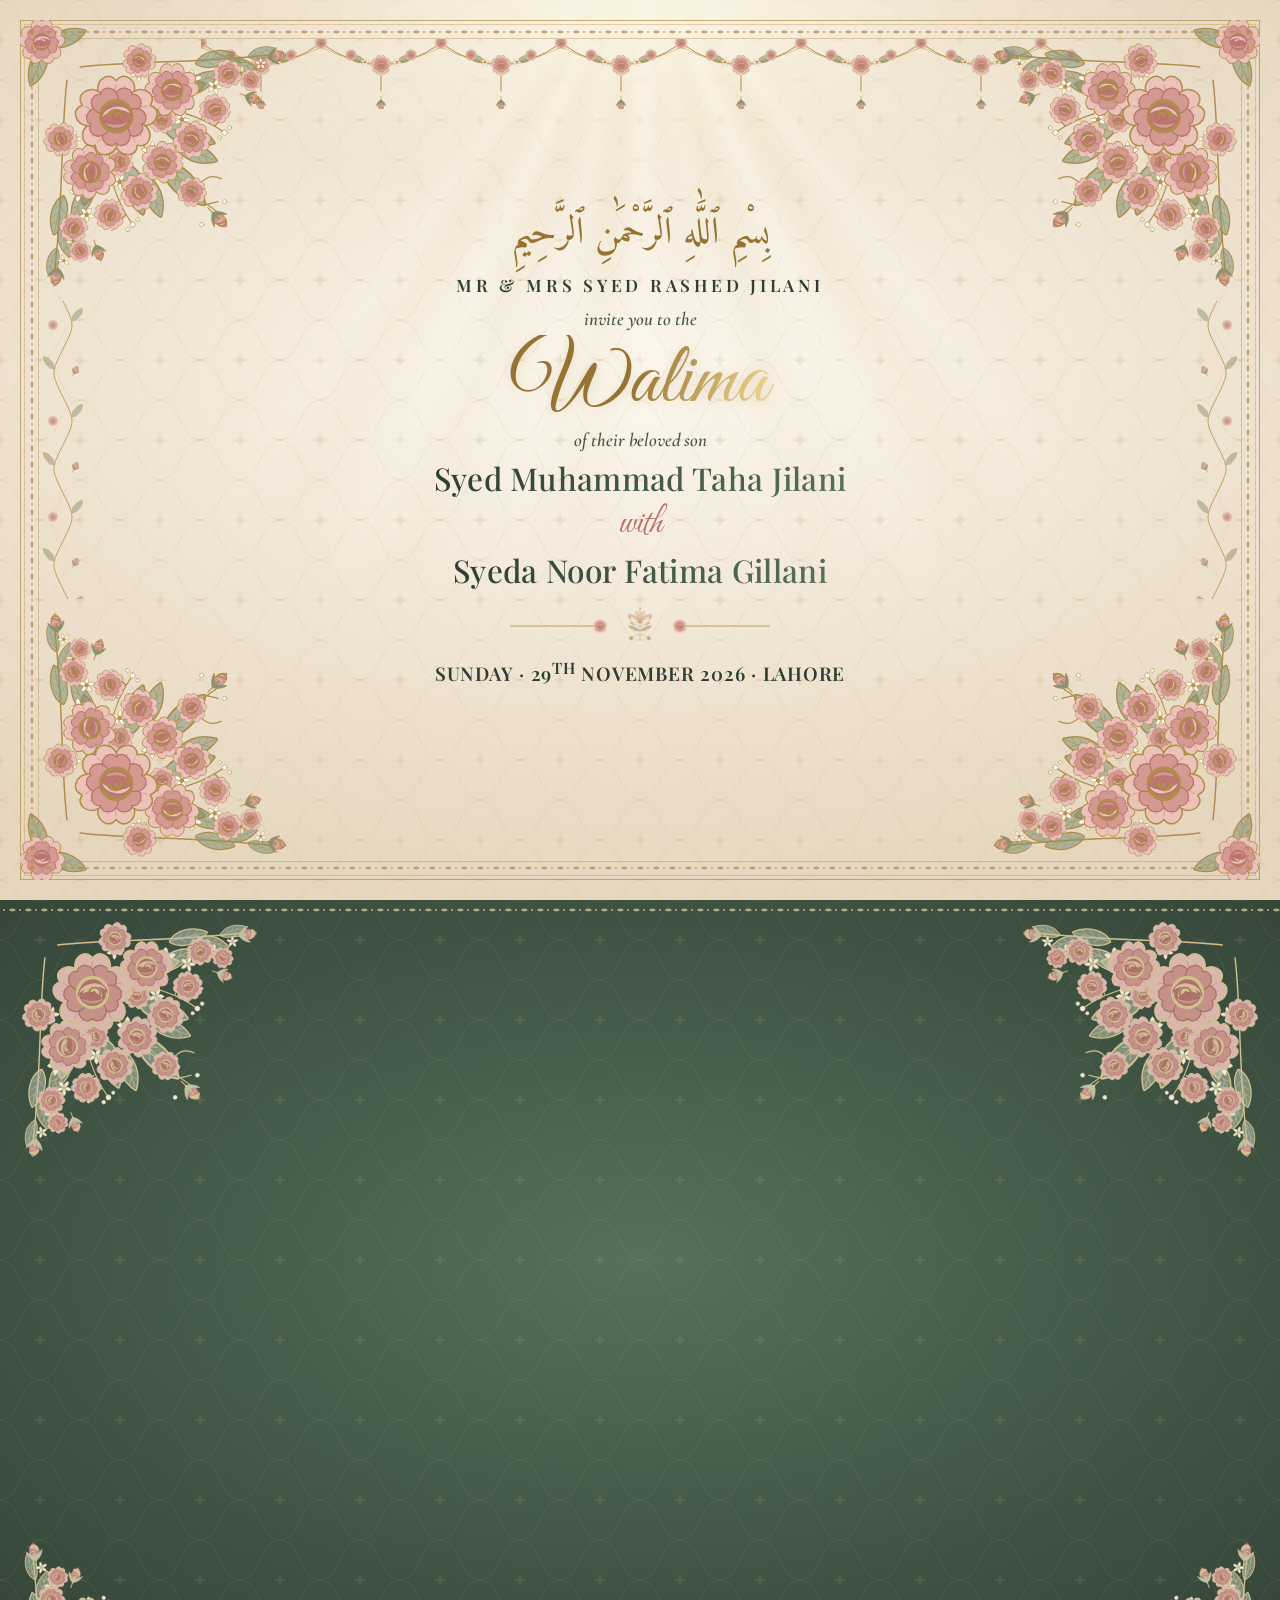
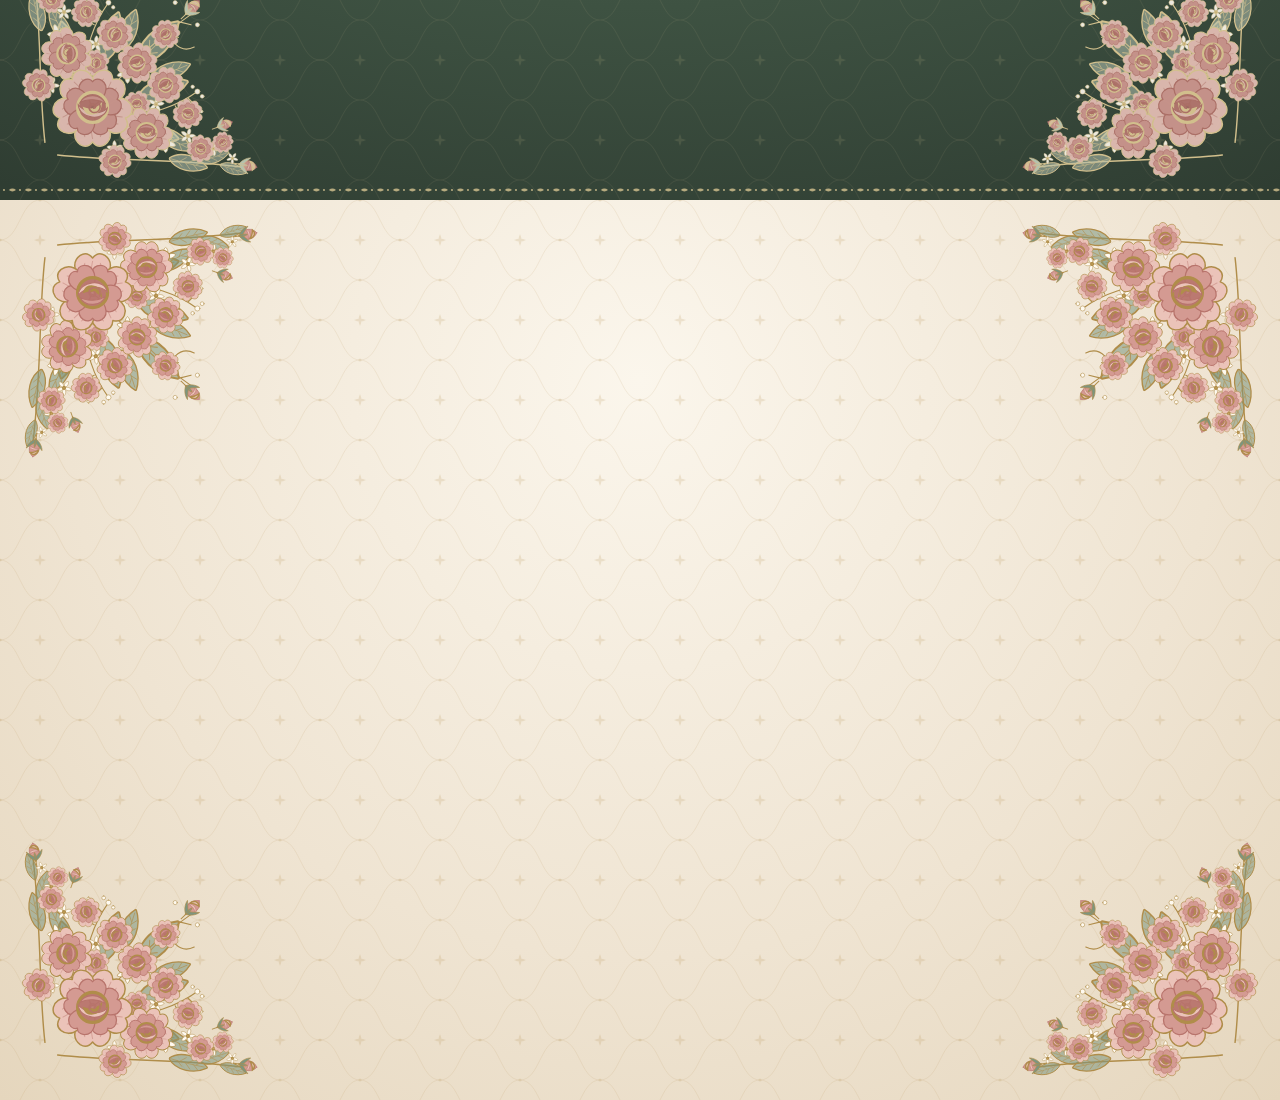
==== commit c4e0133c: "Make parents' line, invitation lines and date bolder Co-Authored-By: Claude Opus 5.5 <noreply@anthro" ====
--- a/index.html
+++ b/index.html
@@ -10,8 +10,12 @@
 <!-- Open Graph -->
 <meta property="og:type" content="website">
 <meta property="og:title" content="Taha &amp; Noor — Walima Invitation">
-<meta property="og:description" content="Sunday, 29th November 2026 · Shershah Palace, Lahore. Arrival 2:00 PM · Lunch 3:00 PM.">
-<meta property="og:image" content="assets/img/og-image.png">
+<meta property="og:description" content="Sunday, 29th November 2026 · Shershah Palace, Lahore. Arrival 1:30 PM · Lunch 2:30 PM.">
+<meta property="og:site_name" content="Taha &amp; Noor — Walima">
+<meta property="og:image" content="https://tahajilani.github.io/myvalimacard/assets/img/og-image.jpg">
+<meta property="og:image:secure_url" content="https://tahajilani.github.io/myvalimacard/assets/img/og-image.jpg">
+<meta property="og:image:type" content="image/jpeg">
+<meta property="og:image:alt" content="Taha &amp; Noor Walima invitation card with the bride and groom">
 <meta property="og:image:width" content="1200">
 <meta property="og:image:height" content="630">
 <meta property="og:url" content="https://tahajilani.github.io/myvalimacard/">
@@ -20,14 +24,14 @@
 <meta name="twitter:card" content="summary_large_image">
 <meta name="twitter:title" content="Taha &amp; Noor — Walima Invitation">
 <meta name="twitter:description" content="Sunday, 29th November 2026 · Shershah Palace, Lahore.">
-<meta name="twitter:image" content="assets/img/og-image.png">
+<meta name="twitter:image" content="https://tahajilani.github.io/myvalimacard/assets/img/og-image.jpg">
 
 <link rel="icon" type="image/png" href="assets/img/favicon.png">
 <link rel="apple-touch-icon" href="assets/img/apple-touch-icon.png">
 
 <link rel="preconnect" href="https://fonts.googleapis.com">
 <link rel="preconnect" href="https://fonts.gstatic.com" crossorigin>
-<link href="https://fonts.googleapis.com/css2?family=Amiri:wght@400;700&family=Great+Vibes&family=Playfair+Display:ital,wght@0,400;0,500;0,600;0,700;1,500&family=Cormorant+Garamond:ital,wght@0,400;0,500;0,600;1,400&display=swap" rel="stylesheet">
+<link href="https://fonts.googleapis.com/css2?family=Amiri:wght@400;700&family=Great+Vibes&family=Playfair+Display:ital,wght@0,400;0,500;0,600;0,700;1,500&family=Cormorant+Garamond:ital,wght@0,400;0,500;0,600;0,700;1,400;1,500;1,600&display=swap" rel="stylesheet">
 
 <link rel="stylesheet" href="assets/css/style.css">
 
@@ -408,12 +412,12 @@
         <div class="detail-card">
           <span class="detail-icon" aria-hidden="true"><svg viewBox="0 0 24 24" fill="none" stroke="currentColor" stroke-width="1.5"><circle cx="12" cy="12" r="9"/><path d="M12 7v5l3.2 2"/></svg></span>
           <span class="detail-label">Arrival</span>
-          <span class="detail-value">2:00 PM</span>
+          <span class="detail-value">1:30 PM</span>
         </div>
         <div class="detail-card">
           <span class="detail-icon" aria-hidden="true"><svg viewBox="0 0 24 24" fill="none" stroke="currentColor" stroke-width="1.5"><path d="M7 2v7a1.5 1.5 0 0 0 3 0V2M8.5 9v13M16 2c-1.6 0-2.5 1.3-2.5 4v4c0 1.2.8 2 2.5 2m0-10v16"/></svg></span>
           <span class="detail-label">Lunch</span>
-          <span class="detail-value">3:00 PM</span>
+          <span class="detail-value">2:30 PM</span>
         </div>
       </div>
 
--- a/assets/css/style.css
+++ b/assets/css/style.css
@@ -205,12 +205,13 @@
   margin-bottom: 0.9rem;
 }
 
-.hero .eyebrow { font-size: clamp(0.8rem, 3.4vw, 1.05rem); letter-spacing: 0.16em; color: var(--sage-800); }
+.hero .eyebrow { font-size: clamp(0.8rem, 3.4vw, 1.05rem); font-weight: 600; letter-spacing: 0.16em; color: var(--sage-900); }
 
 .hero-line {
   font-size: clamp(0.98rem, 4.3vw, 1.25rem);
   font-style: italic;
-  color: rgba(47,61,50,0.75);
+  font-weight: 600;
+  color: rgba(47,61,50,0.88);
   margin-bottom: 0.45rem;
 }
 
@@ -273,7 +274,8 @@
   font-size: clamp(0.76rem, 3.6vw, 1.25rem);
   letter-spacing: 0.04em;
   text-transform: uppercase;
-  color: var(--sage-800);
+  font-weight: 600;
+  color: var(--sage-900);
 }
 
 /* Soft sunlight falling from above */
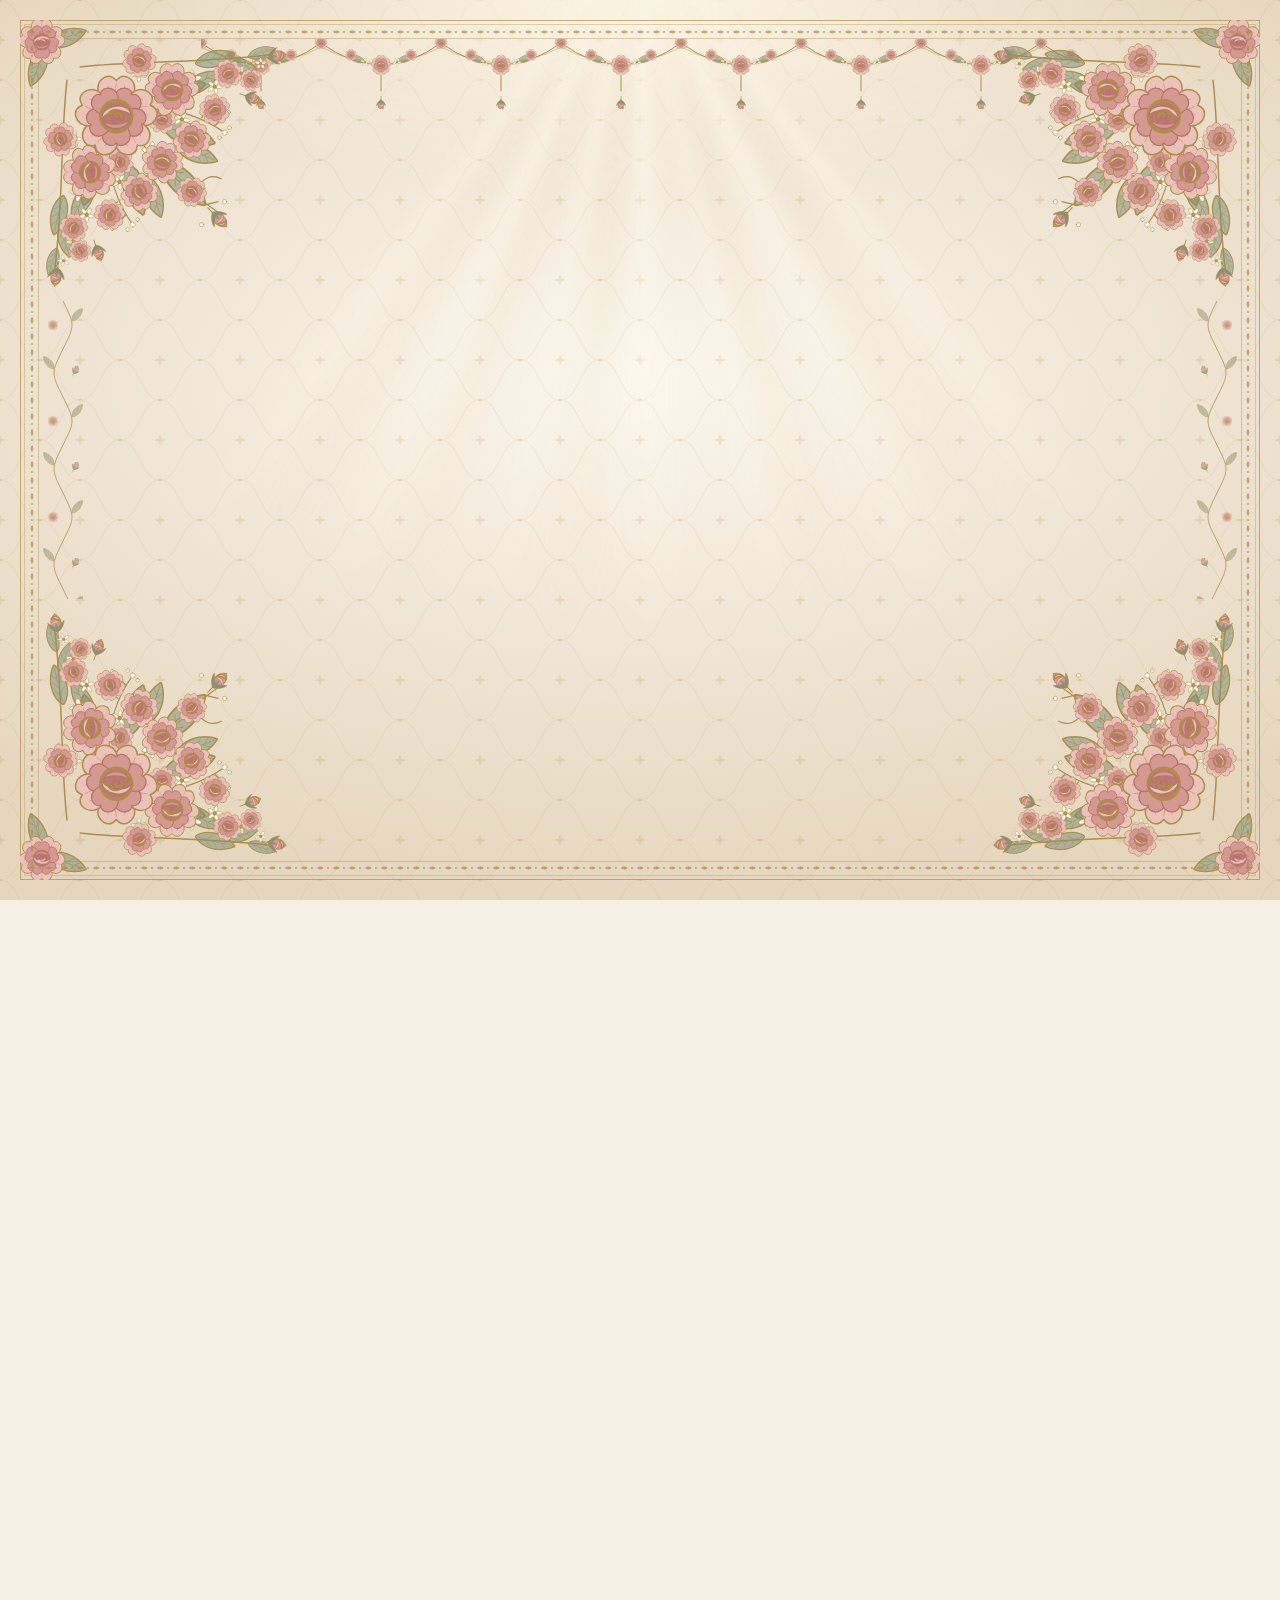
==== commit c471ae3a: "Give the link-preview image a fresh filename so WhatsApp refetches it Co-Authored-By: Claude Opus 5." ====
--- a/index.html
+++ b/index.html
@@ -12,8 +12,8 @@
 <meta property="og:title" content="Taha &amp; Noor — Walima Invitation">
 <meta property="og:description" content="Sunday, 29th November 2026 · Shershah Palace, Lahore. Arrival 1:30 PM · Lunch 2:30 PM.">
 <meta property="og:site_name" content="Taha &amp; Noor — Walima">
-<meta property="og:image" content="https://tahajilani.github.io/myvalimacard/assets/img/og-image.jpg">
-<meta property="og:image:secure_url" content="https://tahajilani.github.io/myvalimacard/assets/img/og-image.jpg">
+<meta property="og:image" content="https://tahajilani.github.io/myvalimacard/assets/img/walima-preview.jpg">
+<meta property="og:image:secure_url" content="https://tahajilani.github.io/myvalimacard/assets/img/walima-preview.jpg">
 <meta property="og:image:type" content="image/jpeg">
 <meta property="og:image:alt" content="Taha &amp; Noor Walima invitation card with the bride and groom">
 <meta property="og:image:width" content="1200">
@@ -24,7 +24,7 @@
 <meta name="twitter:card" content="summary_large_image">
 <meta name="twitter:title" content="Taha &amp; Noor — Walima Invitation">
 <meta name="twitter:description" content="Sunday, 29th November 2026 · Shershah Palace, Lahore.">
-<meta name="twitter:image" content="https://tahajilani.github.io/myvalimacard/assets/img/og-image.jpg">
+<meta name="twitter:image" content="https://tahajilani.github.io/myvalimacard/assets/img/walima-preview.jpg">
 
 <link rel="icon" type="image/png" href="assets/img/favicon.png">
 <link rel="apple-touch-icon" href="assets/img/apple-touch-icon.png">
